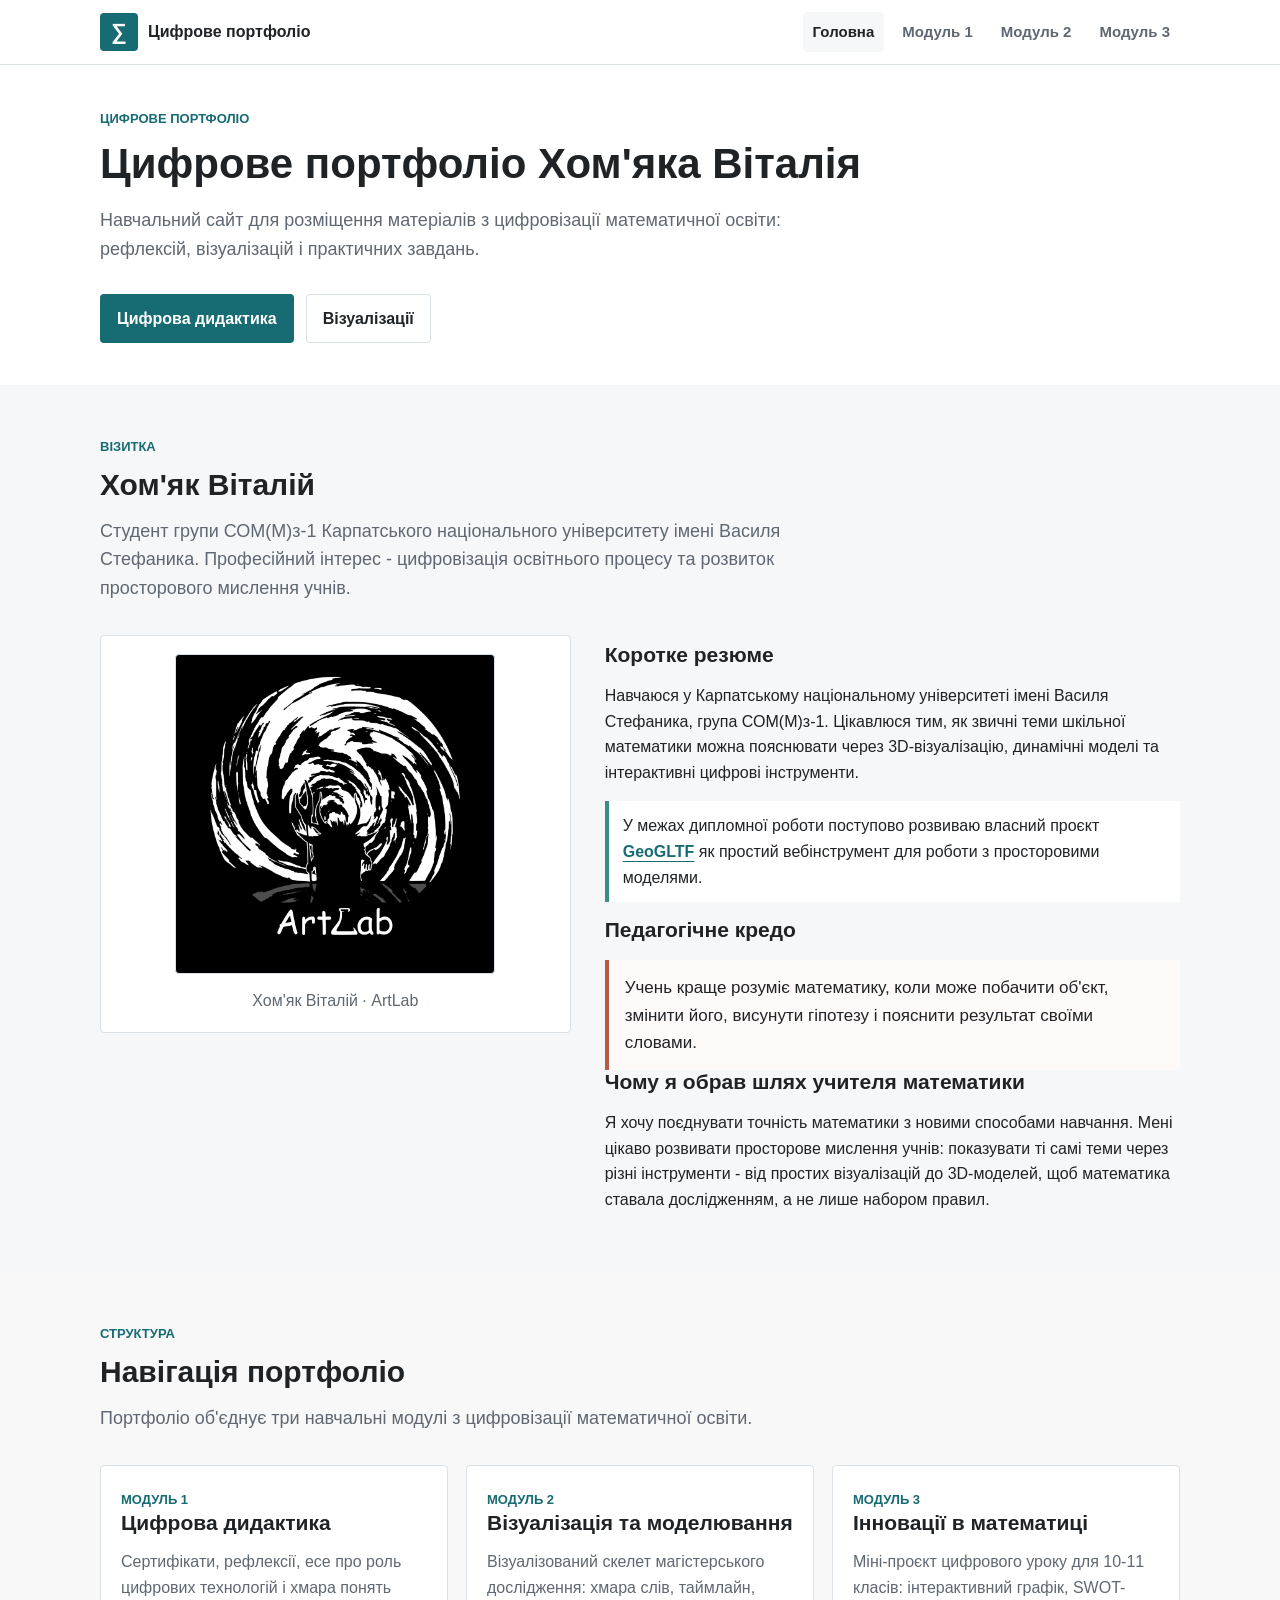
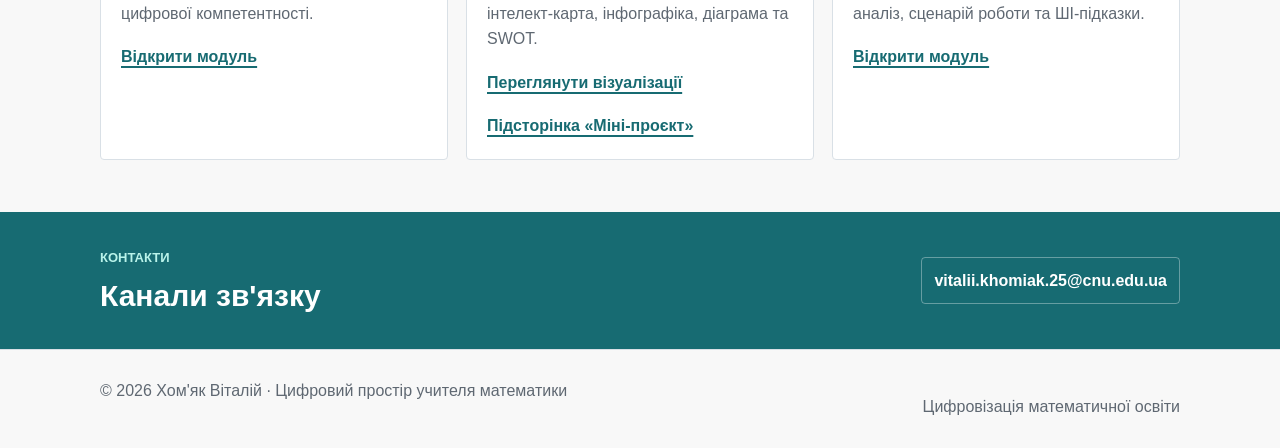
==== index.html @ 25e475b5 "Initial portfolio site" ====
<!doctype html>
<html lang="uk">
  <head>
    <meta charset="utf-8">
    <meta name="viewport" content="width=device-width, initial-scale=1">
    <title>Цифрове портфоліо — Хом'як Віталій</title>
    <meta
      name="description"
      content="Цифрове портфоліо майбутнього вчителя математики: цифрова дидактика, візуалізація дослідження, інновації та ШІ в освіті."
    >
    <link rel="stylesheet" href="styles.css">
  </head>
  <body>
    <header class="site-header">
      <a class="brand" href="index.html" aria-label="На головну">
        <span class="brand-mark">∑</span>
        <span>Цифрове портфоліо</span>
      </a>
      <button class="nav-toggle" type="button" aria-expanded="false" aria-controls="site-nav">
        <span></span>
        <span></span>
        <span></span>
        <span class="sr-only">Меню</span>
      </button>
      <nav class="site-nav" id="site-nav" aria-label="Головна навігація">
        <a class="active" href="index.html">Головна</a>
        <a href="module1.html">Модуль 1</a>
        <a href="module2.html">Модуль 2</a>
        <a href="module3.html">Модуль 3</a>
      </nav>
    </header>

    <main>
      <section class="hero">
        <div class="hero-copy">
          <p class="eyebrow">Цифрове портфоліо</p>
          <h1>Цифрове портфоліо Хом'яка Віталія</h1>
          <p class="lead">
            Навчальний сайт для розміщення матеріалів з цифровізації математичної
            освіти: рефлексій, візуалізацій і практичних завдань.
          </p>
          <div class="hero-actions" aria-label="Основні розділи">
            <a class="button primary" href="module1.html">Цифрова дидактика</a>
            <a class="button secondary" href="module2.html">Візуалізації</a>
          </div>
        </div>
      </section>

      <section class="band">
        <div class="section-head">
          <p class="eyebrow">Візитка</p>
          <h2>Хом'як Віталій</h2>
          <p>
            Студент групи СОМ(М)з-1 Карпатського національного університету
            імені Василя Стефаника. Професійний інтерес - цифровізація
            освітнього процесу та розвиток просторового мислення учнів.
          </p>
        </div>
        <div class="profile-layout">
          <figure class="portrait-card">
            <img
              class="portrait-photo"
              src="assets/profile/profile-photo.png"
              alt="Фото Хом'яка Віталія"
            >
            <figcaption>Хом'як Віталій · ArtLab</figcaption>
          </figure>
          <div class="profile-text">
            <h3>Коротке резюме</h3>
            <p>
              Навчаюся у Карпатському національному університеті імені Василя
              Стефаника, група СОМ(М)з-1. Цікавлюся тим, як звичні теми шкільної
              математики можна пояснювати через 3D-візуалізацію, динамічні моделі
              та інтерактивні цифрові інструменти.
            </p>
            <p class="project-note">
              У межах дипломної роботи поступово розвиваю власний проєкт
              <a href="https://github.com/Vitalik-Khomiak/GeoGLTF" target="_blank" rel="noreferrer">GeoGLTF</a>
              як простий вебінструмент для роботи з просторовими моделями.
            </p>
            <h3>Педагогічне кредо</h3>
            <blockquote>
              Учень краще розуміє математику, коли може побачити об'єкт,
              змінити його, висунути гіпотезу і пояснити результат своїми словами.
            </blockquote>
            <h3>Чому я обрав шлях учителя математики</h3>
            <p>
              Я хочу поєднувати точність математики з новими способами навчання.
              Мені цікаво розвивати просторове мислення учнів: показувати ті самі
              теми через різні інструменти - від простих візуалізацій до
              3D-моделей, щоб математика ставала дослідженням, а не лише набором
              правил.
            </p>
          </div>
        </div>
      </section>

      <section class="section">
        <div class="section-head">
          <p class="eyebrow">Структура</p>
          <h2>Навігація портфоліо</h2>
          <p>Портфоліо об'єднує три навчальні модулі з цифровізації математичної освіти.</p>
        </div>
        <div class="card-grid three">
          <article class="card">
            <span class="card-kicker">Модуль 1</span>
            <h3>Цифрова дидактика</h3>
            <p>
              Сертифікати, рефлексії, есе про роль цифрових технологій і хмара
              понять цифрової компетентності.
            </p>
            <a class="text-link" href="module1.html">Відкрити модуль</a>
          </article>
          <article class="card">
            <span class="card-kicker">Модуль 2</span>
            <h3>Візуалізація та моделювання</h3>
            <p>
              Візуалізований скелет магістерського дослідження: хмара слів,
              таймлайн, інтелект-карта, інфографіка, діаграма та SWOT.
            </p>
            <a class="text-link" href="module2.html">Переглянути візуалізації</a>
            <a class="text-link" href="mini-project.html">Підсторінка «Міні-проєкт»</a>
          </article>
          <article class="card">
            <span class="card-kicker">Модуль 3</span>
            <h3>Інновації в математиці</h3>
            <p>
              Міні-проєкт цифрового уроку для 10-11 класів: інтерактивний
              графік, SWOT-аналіз, сценарій роботи та ШІ-підказки.
            </p>
            <a class="text-link" href="module3.html">Відкрити модуль</a>
          </article>
        </div>
      </section>

      <section class="contact-band">
        <div>
          <p class="eyebrow">Контакти</p>
          <h2>Канали зв'язку</h2>
        </div>
        <div class="contact-list">
          <a href="mailto:vitalii.khomiak.25@cnu.edu.ua">vitalii.khomiak.25@cnu.edu.ua</a>
        </div>
      </section>
    </main>

    <footer class="site-footer">
      <p>© 2026 Хом'як Віталій · Цифровий простір учителя математики</p>
      <p>Цифровізація математичної освіти</p>
    </footer>

    <script src="script.js"></script>
  </body>
</html>
---- styles.css ----
:root {
  --ink: #202326;
  --muted: #5f6872;
  --line: #d9e0e6;
  --paper: #ffffff;
  --soft: #f6f7f8;
  --teal: #176b72;
  --teal-2: #3b8c83;
  --coral: #b85b45;
  --gold: #f2c14e;
  --violet: #6e6b9f;
  --shadow: none;
  --max: 1080px;
}

* {
  box-sizing: border-box;
}

html {
  scroll-behavior: smooth;
}

body {
  margin: 0;
  color: var(--ink);
  background: #f8f8f8;
  font-family: "Segoe UI", Arial, sans-serif;
  line-height: 1.6;
}

a {
  color: inherit;
}

img,
svg,
canvas {
  max-width: 100%;
}

.sr-only {
  position: absolute;
  width: 1px;
  height: 1px;
  padding: 0;
  margin: -1px;
  overflow: hidden;
  clip: rect(0, 0, 0, 0);
  white-space: nowrap;
  border: 0;
}

.site-header {
  position: static;
  top: 0;
  z-index: 30;
  display: flex;
  align-items: center;
  justify-content: space-between;
  gap: 24px;
  min-height: 64px;
  padding: 12px max(24px, calc((100vw - var(--max)) / 2));
  background: #ffffff;
  border-bottom: 1px solid var(--line);
}

.brand {
  display: inline-flex;
  align-items: center;
  gap: 10px;
  min-width: 220px;
  color: var(--ink);
  text-decoration: none;
  font-weight: 700;
}

.brand-mark {
  display: grid;
  place-items: center;
  width: 38px;
  height: 38px;
  flex: 0 0 38px;
  color: #fff;
  background: var(--teal);
  border-radius: 4px;
  font-size: 22px;
}

.site-nav {
  display: flex;
  align-items: center;
  justify-content: flex-end;
  gap: 8px;
}

.site-nav a {
  min-height: 40px;
  padding: 8px 10px;
  border-radius: 4px;
  color: var(--muted);
  text-decoration: none;
  font-weight: 650;
  font-size: 15px;
}

.site-nav a:hover,
.site-nav a:focus-visible,
.site-nav a.active {
  color: var(--ink);
  background: var(--soft);
  outline: none;
}

.nav-toggle {
  display: none;
  width: 44px;
  height: 44px;
  padding: 9px;
  border: 1px solid var(--line);
  border-radius: 4px;
  background: var(--paper);
}

.nav-toggle span:not(.sr-only) {
  display: block;
  height: 2px;
  margin: 5px 0;
  background: var(--ink);
}

.hero,
.page-hero,
.section,
.band,
.contact-band,
.reflection-band,
.next-band,
.comparison-band {
  padding-left: max(24px, calc((100vw - var(--max)) / 2));
  padding-right: max(24px, calc((100vw - var(--max)) / 2));
}

.hero {
  display: grid;
  grid-template-columns: minmax(0, 1fr);
  align-items: center;
  gap: 24px;
  min-height: auto;
  padding-top: 44px;
  padding-bottom: 42px;
  background: #ffffff;
}

.page-hero {
  padding-top: 42px;
  padding-bottom: 38px;
  border-bottom: 1px solid var(--line);
  background: var(--soft);
}

.page-hero > div {
  max-width: 840px;
}

.eyebrow,
.card-kicker {
  margin: 0 0 10px;
  color: var(--teal);
  font-size: 13px;
  font-weight: 800;
  text-transform: uppercase;
}

h1,
h2,
h3 {
  margin: 0;
  line-height: 1.15;
  letter-spacing: 0;
}

h1 {
  max-width: 860px;
  font-size: 42px;
}

h2 {
  font-size: 30px;
}

h3 {
  font-size: 21px;
}

p {
  margin: 0;
}

p + p,
h3 + p,
p + h3 {
  margin-top: 16px;
}

.lead {
  max-width: 720px;
  margin-top: 18px;
  color: var(--muted);
  font-size: 18px;
}

.hero-actions {
  display: flex;
  flex-wrap: wrap;
  gap: 12px;
  margin-top: 30px;
}

.button {
  display: inline-flex;
  align-items: center;
  justify-content: center;
  min-height: 44px;
  padding: 11px 16px;
  border: 1px solid transparent;
  border-radius: 4px;
  text-decoration: none;
  font-weight: 750;
}

.button.primary {
  color: #fff;
  background: var(--teal);
}

.button.secondary {
  color: var(--ink);
  background: var(--paper);
  border-color: var(--line);
}

.section {
  padding-top: 52px;
  padding-bottom: 52px;
}

.band {
  padding-top: 52px;
  padding-bottom: 52px;
  background: var(--soft);
}

.section-head {
  max-width: 760px;
  margin-bottom: 32px;
}

.section-head p:not(.eyebrow) {
  margin-top: 14px;
  color: var(--muted);
  font-size: 18px;
}

.profile-layout,
.research-intro,
.interactive-layout,
.split {
  display: grid;
  grid-template-columns: minmax(0, 0.9fr) minmax(0, 1.1fr);
  gap: 34px;
  align-items: start;
}

.portrait-card {
  margin: 0;
  padding: 18px;
  border: 1px solid var(--line);
  border-radius: 4px;
  background: var(--paper);
  box-shadow: var(--shadow);
}

.portrait-initials {
  display: grid;
  place-items: center;
  aspect-ratio: 1;
  width: min(100%, 320px);
  margin: 0 auto;
  color: #fff;
  background: var(--teal);
  border-radius: 4px;
  font-size: 64px;
  font-weight: 800;
}

.portrait-photo {
  display: block;
  aspect-ratio: 1;
  width: min(100%, 320px);
  margin: 0 auto;
  border: 1px solid var(--line);
  border-radius: 4px;
  background: #000;
  object-fit: cover;
}

.portrait-card figcaption {
  margin-top: 14px;
  color: var(--muted);
  text-align: center;
}

.profile-text {
  padding: 8px 0;
}

.project-note {
  padding: 12px 14px;
  border-left: 4px solid var(--teal-2);
  background: #fff;
}

.project-note a,
.inline-link {
  color: var(--teal);
  font-weight: 800;
  text-underline-offset: 4px;
}

.text-link.inline-link {
  display: inline;
  margin-top: 0;
}

blockquote {
  margin: 18px 0 0;
  padding: 14px 16px;
  border-left: 4px solid var(--coral);
  background: #fffafa;
  border-radius: 0 4px 4px 0;
  font-size: 17px;
}

.card-grid {
  display: grid;
  gap: 18px;
}

.card-grid.three {
  grid-template-columns: repeat(3, minmax(0, 1fr));
}

.card {
  min-height: 230px;
  padding: 20px;
  border: 1px solid var(--line);
  border-radius: 4px;
  background: var(--paper);
  box-shadow: var(--shadow);
}

.card p {
  margin-top: 14px;
  color: var(--muted);
}

.text-link {
  display: inline-flex;
  margin-top: 18px;
  color: var(--teal);
  font-weight: 800;
  text-decoration-thickness: 2px;
  text-underline-offset: 4px;
}

.fill-needed {
  color: #b00020 !important;
  background: #fff0f0;
  border: 1px solid #ffb3b3;
  border-radius: 4px;
  padding: 2px 8px;
  box-decoration-break: clone;
  -webkit-box-decoration-break: clone;
}

.fill-panel {
  border-color: #ff9f9f !important;
  border-radius: 4px;
  background: #fff5f5 !important;
  box-shadow: inset 0 0 0 1px rgba(176, 0, 32, 0.12), var(--shadow);
}

.fill-panel::before {
  content: "Потрібно заповнити / замінити";
  display: inline-flex;
  margin-bottom: 14px;
  padding: 4px 9px;
  border-radius: 4px;
  color: #b00020;
  background: #ffe1e1;
  font-size: 12px;
  font-weight: 850;
  text-transform: uppercase;
}

.fill-panel p,
.fill-panel li,
.fill-panel span,
.fill-panel figcaption {
  color: #7c1d1d;
}

.fill-panel .text-link {
  color: #b00020;
}

.research-intro > .fill-panel,
.interactive-layout > .fill-panel,
.section-head.fill-panel,
.long-read.fill-panel {
  padding: 24px;
}

.visual-item.fill-panel::before,
.comparison-band.fill-panel::before {
  grid-column: 1 / -1;
}

.reflection-band.fill-panel {
  display: grid;
  grid-template-columns: minmax(0, 0.45fr) minmax(0, 1fr);
}

.reflection-band.fill-panel::before {
  grid-column: 1 / -1;
}

.fill-legend {
  display: inline-flex;
  align-items: center;
  gap: 8px;
  margin-top: 18px;
  padding: 10px 12px;
  border: 1px solid #ffb3b3;
  border-radius: 4px;
  color: #7c1d1d;
  background: #fff0f0;
  font-weight: 750;
}

.fill-dot {
  width: 12px;
  height: 12px;
  border-radius: 50%;
  background: #b00020;
  flex: 0 0 12px;
}

.contact-band,
.reflection-band,
.next-band,
.comparison-band {
  display: flex;
  align-items: center;
  justify-content: space-between;
  gap: 28px;
  padding-top: 36px;
  padding-bottom: 36px;
  color: #fff;
  background: var(--teal);
}

.contact-band .eyebrow,
.reflection-band .eyebrow,
.next-band .eyebrow,
.comparison-band .eyebrow {
  color: #b9f3ea;
}

.contact-list {
  display: flex;
  flex-wrap: wrap;
  gap: 12px;
  justify-content: flex-end;
}

.contact-list a,
.site-footer a {
  color: inherit;
}

.contact-list a {
  padding: 10px 12px;
  border: 1px solid rgba(255, 255, 255, 0.34);
  border-radius: 4px;
  text-decoration: none;
  font-weight: 700;
}

.site-footer {
  display: flex;
  justify-content: space-between;
  gap: 18px;
  padding: 28px max(24px, calc((100vw - var(--max)) / 2));
  color: var(--muted);
  border-top: 1px solid var(--line);
}

.check-grid {
  display: grid;
  grid-template-columns: repeat(3, minmax(0, 1fr));
  gap: 14px;
}

.check-item {
  min-height: 70px;
  padding: 18px 18px 18px 48px;
  border: 1px solid var(--line);
  border-radius: 4px;
  background: #fff;
  position: relative;
  font-weight: 750;
}

.check-item::before {
  content: "";
  position: absolute;
  left: 18px;
  top: 22px;
  width: 17px;
  height: 17px;
  border-radius: 50%;
  background: var(--teal-2);
  box-shadow: inset 0 0 0 4px #fff;
  outline: 2px solid var(--teal-2);
}

.certificate-card {
  min-height: 330px;
}

.status-pill {
  display: inline-flex;
  margin-bottom: 16px;
  padding: 5px 9px;
  border-radius: 4px;
  color: #653b00;
  background: #fff1ca;
  font-size: 13px;
  font-weight: 800;
}

.status-pill.complete {
  color: #0b5a39;
  background: #dff7e9;
}

.course-proof {
  display: grid;
  gap: 8px;
  margin-top: 16px;
  padding: 14px;
  border: 1px solid #b8e7c9;
  border-radius: 4px;
  background: #f1fbf5;
  color: #244434;
  font-size: 14px;
}

.certificate-missing {
  margin-top: 14px;
}

.certificate-note {
  margin-top: 14px;
  padding: 10px 12px;
  border-left: 4px solid var(--teal-2);
  background: #fff;
  color: var(--muted);
}

.course-screenshot-block {
  margin: 24px 0 0;
  padding: 14px;
  border: 1px solid var(--line);
  border-radius: 4px;
  background: #fff;
}

.course-screenshot-block img {
  display: block;
  width: 100%;
  height: auto;
  border: 1px solid var(--line);
}

.course-screenshot-block figcaption {
  margin-top: 10px;
  color: var(--muted);
  font-size: 14px;
}

.certificate-image-block {
  max-width: 900px;
}

.certificate-image-block img {
  background: #bf806e;
}

.reflection {
  padding-top: 12px;
  border-top: 1px solid var(--line);
}

.essay-layout {
  display: grid;
  grid-template-columns: minmax(0, 1.15fr) minmax(300px, 0.85fr);
  gap: 34px;
  align-items: center;
}

.long-read {
  font-size: 17px;
}

.long-read p {
  color: var(--muted);
}

.word-cloud,
.visual-art {
  position: relative;
  min-height: 330px;
  padding: 18px;
  border: 1px solid var(--line);
  border-radius: 4px;
  background: #fff;
  overflow: hidden;
  box-shadow: var(--shadow);
}

.word-cloud {
  display: flex;
  align-content: center;
  align-items: center;
  justify-content: center;
  flex-wrap: wrap;
  gap: 12px 18px;
  padding-bottom: 58px;
}

.word-cloud span {
  font-weight: 800;
}

.word-cloud .w1 {
  color: var(--teal);
  font-size: 34px;
}

.word-cloud .w2 {
  color: var(--coral);
  font-size: 25px;
}

.word-cloud .w3 {
  color: var(--violet);
  font-size: 29px;
}

.word-cloud .w4 {
  color: var(--teal-2);
  font-size: 21px;
}

.word-cloud .w5 {
  color: var(--gold);
  font-size: 25px;
}

.word-cloud .w6 {
  color: var(--coral);
  font-size: 28px;
}

.word-cloud .w7 {
  color: var(--teal);
  font-size: 20px;
}

.word-cloud .w8 {
  color: var(--ink);
  font-size: 20px;
}

.word-cloud .w9 {
  color: var(--coral);
  font-size: 18px;
}

.word-cloud .w10 {
  color: var(--muted);
  font-size: 18px;
}

.word-cloud small {
  position: absolute;
  left: 24px;
  right: 24px;
  bottom: 14px;
  color: var(--muted);
}

.reflection-band {
  align-items: flex-start;
}

.reflection-band p:not(.eyebrow) {
  max-width: 760px;
}

.reflection-copy {
  max-width: 760px;
}

.research-facts {
  display: grid;
  gap: 8px;
  padding: 20px;
  border: 1px solid var(--line);
  border-radius: 4px;
  background: var(--soft);
}

.research-facts span {
  color: var(--teal);
  font-weight: 800;
}

.research-facts strong {
  margin-bottom: 10px;
  font-size: 20px;
}

.visual-list {
  display: grid;
  gap: 22px;
}

.visual-item {
  display: grid;
  grid-template-columns: minmax(0, 0.72fr) minmax(340px, 1fr);
  gap: 24px;
  align-items: stretch;
  padding: 20px;
  border: 1px solid var(--line);
  border-radius: 4px;
  background: #fff;
  box-shadow: var(--shadow);
}

.visual-copy p {
  margin-top: 14px;
  color: var(--muted);
}

.visual-art {
  min-height: 280px;
  padding-bottom: 48px;
  box-shadow: none;
}

.image-figure {
  min-height: 0;
  padding: 14px 14px 48px;
}

.image-figure img {
  display: block;
  width: 100%;
  height: auto;
  border-radius: 4px;
  border: 1px solid var(--line);
  background: #fff;
}

.wide-figure {
  overflow-x: auto;
}

.wide-figure img {
  min-width: 720px;
}

.tall-figure {
  max-height: 620px;
  overflow: auto;
}

.doc-button {
  margin-top: 22px;
}

.visual-art figcaption {
  position: absolute;
  left: 18px;
  right: 18px;
  bottom: 14px;
  color: var(--muted);
  font-size: 14px;
}

.cloud-figure {
  display: flex;
  align-content: center;
  align-items: center;
  justify-content: center;
  flex-wrap: wrap;
  gap: 12px 18px;
}

.cloud-figure span {
  color: var(--teal);
  font-weight: 850;
  font-size: 20px;
}

.cloud-figure .big {
  color: var(--coral);
  font-size: 40px;
}

.timeline-figure ol {
  display: grid;
  gap: 14px;
  margin: 0;
  padding: 0;
  list-style: none;
}

.timeline-figure li {
  display: grid;
  grid-template-columns: 82px 1fr;
  gap: 14px;
  align-items: center;
  position: relative;
}

.timeline-figure time {
  color: var(--teal);
  font-weight: 850;
}

.timeline-figure span {
  padding: 10px 12px;
  border-left: 5px solid var(--coral);
  background: var(--soft);
  border-radius: 0 4px 4px 0;
}

.mindmap-figure {
  min-height: 340px;
}

.mind-center,
.mind-node {
  position: absolute;
  display: grid;
  place-items: center;
  min-width: 88px;
  min-height: 44px;
  padding: 8px 12px;
  border-radius: 4px;
  text-align: center;
  font-weight: 800;
}

.mind-center {
  left: 50%;
  top: 48%;
  transform: translate(-50%, -50%);
  color: #fff;
  background: var(--teal);
}

.mind-node {
  color: var(--ink);
  background: var(--soft);
  border: 1px solid var(--line);
}

.mind-node::after {
  content: "";
  position: absolute;
  width: 72px;
  height: 2px;
  background: var(--line);
  transform-origin: center;
}

.mind-node.n1 {
  left: 34px;
  top: 48px;
}

.mind-node.n2 {
  right: 52px;
  top: 46px;
}

.mind-node.n3 {
  left: 42px;
  bottom: 80px;
}

.mind-node.n4 {
  right: 36px;
  bottom: 86px;
}

.mind-node.n5 {
  left: 46%;
  top: 32px;
}

.mind-node.n6 {
  left: 44%;
  bottom: 66px;
}

.mind-node.n1::after,
.mind-node.n3::after {
  right: -74px;
}

.mind-node.n2::after,
.mind-node.n4::after {
  left: -74px;
}

.mind-node.n5::after,
.mind-node.n6::after {
  display: none;
}

.infographic-figure {
  display: grid;
  grid-template-columns: repeat(4, minmax(0, 1fr));
  gap: 12px;
  align-items: center;
}

.infographic-figure div {
  display: grid;
  place-items: center;
  min-height: 150px;
  padding: 16px;
  border: 1px solid var(--line);
  border-radius: 4px;
  background: var(--soft);
  text-align: center;
}

.infographic-figure strong {
  display: grid;
  place-items: center;
  width: 42px;
  height: 42px;
  color: #fff;
  background: var(--coral);
  border-radius: 50%;
  font-size: 22px;
}

.infographic-figure span {
  margin-top: 12px;
  font-weight: 800;
}

.ai-figure svg,
.graph-figure svg {
  width: 100%;
  height: 220px;
}

.graph-lines {
  fill: none;
  stroke: var(--line);
  stroke-width: 4;
}

.graph-node circle {
  fill: var(--teal);
}

.graph-node:nth-of-type(3) circle {
  fill: var(--coral);
}

.graph-node:nth-of-type(4) circle {
  fill: var(--gold);
}

.graph-node:nth-of-type(5) circle {
  fill: var(--teal-2);
}

.graph-node text {
  fill: #fff;
  font-size: 17px;
  font-weight: 800;
  text-anchor: middle;
}

.metaplan,
.table-card,
.rubric,
.warning-note,
.success-note {
  padding: 20px;
  border: 1px solid var(--line);
  border-radius: 4px;
  background: #fff;
  box-shadow: var(--shadow);
}

.meta-grid {
  display: grid;
  grid-template-columns: repeat(2, minmax(0, 1fr));
  gap: 12px;
  margin-top: 18px;
}

.meta-grid div {
  min-height: 130px;
  padding: 16px;
  border-radius: 4px;
  background: var(--soft);
}

.meta-grid strong,
.meta-grid span {
  display: block;
}

.meta-grid span {
  margin-top: 8px;
  color: var(--muted);
}

.responsive-table {
  overflow-x: auto;
  margin-top: 18px;
}

table {
  width: 100%;
  border-collapse: collapse;
  min-width: 520px;
}

th,
td {
  padding: 14px;
  border-bottom: 1px solid var(--line);
  text-align: left;
  vertical-align: top;
}

th {
  color: var(--teal);
  font-size: 14px;
  text-transform: uppercase;
}

.next-band .button {
  flex: 0 0 auto;
  background: #fff;
  color: var(--teal);
}

.interactive-layout {
  align-items: center;
}

.model-stats {
  display: flex;
  flex-wrap: wrap;
  gap: 10px;
  margin: 22px 0 16px;
}

.formula-list {
  display: grid;
  gap: 10px;
  margin: 20px 0;
}

.formula-list code {
  display: block;
  padding: 12px 14px;
  border: 1px solid var(--line);
  border-radius: 4px;
  background: #fff;
  color: var(--ink);
  font: 800 17px/1.35 "Segoe UI", Arial, sans-serif;
}

.model-stats span {
  padding: 8px 10px;
  border: 1px solid var(--line);
  border-radius: 4px;
  background: #fff;
  font-weight: 700;
}

.range-label {
  display: block;
  margin-bottom: 8px;
  font-weight: 800;
}

input[type="range"] {
  width: 100%;
  accent-color: var(--teal);
}

.canvas-panel {
  min-height: 360px;
  padding: 16px;
  border: 1px solid var(--line);
  border-radius: 4px;
  background: #fff;
  box-shadow: var(--shadow);
}

#derivative-canvas {
  display: block;
  width: 100%;
  height: 360px;
}

.swot-grid {
  display: grid;
  grid-template-columns: repeat(4, minmax(0, 1fr));
  gap: 14px;
}

.swot-grid article {
  min-height: 220px;
  padding: 20px;
  border: 1px solid var(--line);
  border-top: 6px solid var(--teal);
  border-radius: 4px;
  background: #fff;
  box-shadow: var(--shadow);
}

.swot-grid article:nth-child(2) {
  border-top-color: var(--coral);
}

.swot-grid article:nth-child(3) {
  border-top-color: var(--gold);
}

.swot-grid article:nth-child(4) {
  border-top-color: var(--violet);
}

.swot-grid p,
.rubric li,
.warning-note p,
.success-note p {
  color: var(--muted);
}

.plain-list {
  display: grid;
  gap: 12px;
  margin: 18px 0 0;
  padding: 0;
  list-style: none;
}

.plain-list li {
  padding-left: 18px;
  border-left: 4px solid var(--teal-2);
}

.top-gap {
  margin-top: 22px;
}

.warning-note {
  background: #fff7f4;
}

.success-note {
  background: #f2fbf9;
}

.comparison-band {
  display: grid;
  grid-template-columns: 0.7fr 1fr;
}

.comparison-grid {
  display: grid;
  grid-template-columns: repeat(2, minmax(0, 1fr));
  gap: 14px;
}

.comparison-grid div {
  padding: 18px;
  border: 1px solid rgba(255, 255, 255, 0.34);
  border-radius: 4px;
}

.comparison-grid p {
  margin-top: 10px;
}

.prompt-list {
  display: grid;
  gap: 16px;
}

.prompt-list article {
  padding: 22px;
  border-left: 6px solid var(--coral);
  border-radius: 0 4px 4px 0;
  background: #fff;
}

.prompt-list p {
  margin-top: 10px;
  color: var(--muted);
}

@media (max-width: 980px) {
  .nav-toggle {
    display: inline-block;
  }

  .site-nav {
    position: absolute;
    left: 16px;
    right: 16px;
    top: 78px;
    display: none;
    flex-direction: column;
    align-items: stretch;
    padding: 12px;
    border: 1px solid var(--line);
    border-radius: 4px;
    background: #fff;
    box-shadow: var(--shadow);
  }

  .site-nav.open {
    display: flex;
  }

  .hero,
  .profile-layout,
  .research-intro,
  .interactive-layout,
  .split,
  .essay-layout,
  .comparison-band {
    grid-template-columns: 1fr;
  }

  .hero {
    min-height: auto;
    padding-top: 42px;
  }

  .card-grid.three,
  .check-grid,
  .swot-grid {
    grid-template-columns: repeat(2, minmax(0, 1fr));
  }

  .visual-item {
    grid-template-columns: 1fr;
  }
}

@media (max-width: 680px) {
  .site-header {
    min-height: 66px;
    padding: 12px 16px;
  }

  .brand {
    min-width: 0;
    max-width: 250px;
    font-size: 14px;
  }

  .brand-mark {
    width: 34px;
    height: 34px;
    flex-basis: 34px;
  }

  h1 {
    font-size: 38px;
  }

  h2 {
    font-size: 28px;
  }

  .lead {
    font-size: 18px;
  }

  .hero,
  .page-hero,
  .section,
  .band,
  .contact-band,
  .reflection-band,
  .next-band,
  .comparison-band {
    padding-left: 18px;
    padding-right: 18px;
  }

  .card-grid.three,
  .check-grid,
  .swot-grid,
  .meta-grid,
  .comparison-grid,
  .infographic-figure {
    grid-template-columns: 1fr;
  }

  .contact-band,
  .reflection-band,
  .next-band {
    align-items: flex-start;
    flex-direction: column;
  }

  .contact-list {
    justify-content: flex-start;
  }

  .site-footer {
    flex-direction: column;
    padding-left: 18px;
    padding-right: 18px;
  }

  .visual-item,
  .card,
  .metaplan,
  .table-card,
  .rubric,
  .warning-note,
  .success-note {
    padding: 18px;
  }

  .word-cloud {
    min-height: 390px;
  }

  .word-cloud span {
    max-width: calc(100% - 48px);
  }

  .word-cloud .w1 {
    font-size: 26px;
  }

  .timeline-figure li {
    grid-template-columns: 1fr;
    gap: 6px;
  }

  .mind-node.n1,
  .mind-node.n3 {
    left: 12px;
  }

  .mind-node.n2,
  .mind-node.n4 {
    right: 12px;
  }

  .mind-node::after {
    display: none;
  }
}
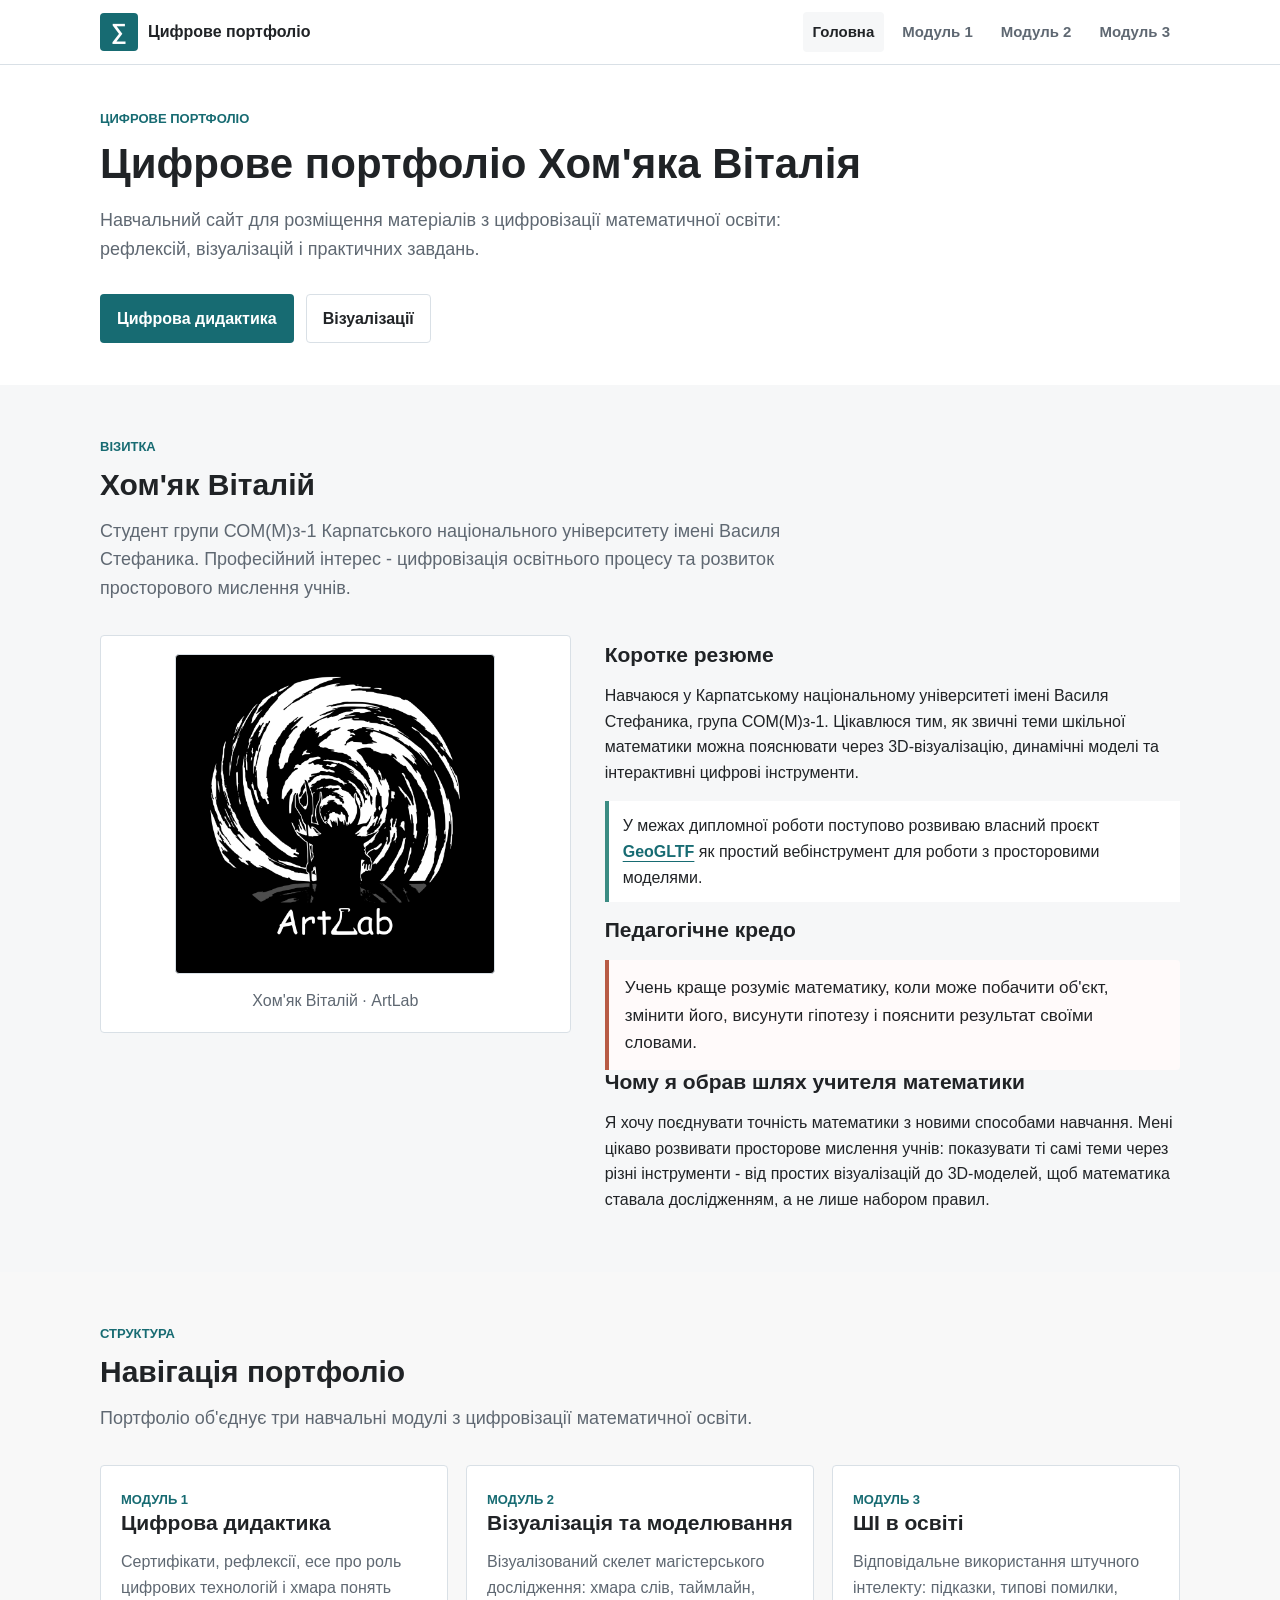
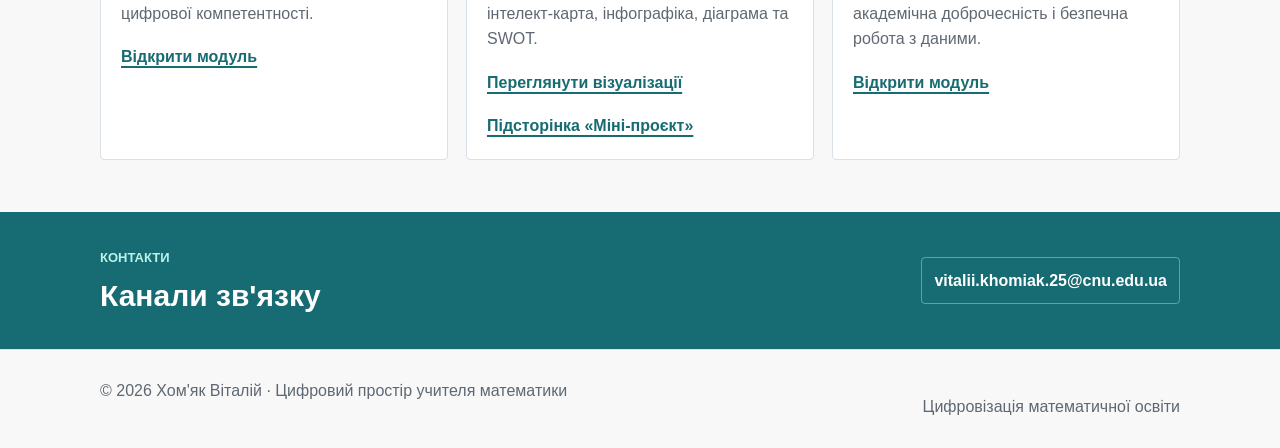
==== commit e12eadf0: "Restore module 3 AI education page" ====
--- a/index.html
+++ b/index.html
@@ -123,10 +123,10 @@
           </article>
           <article class="card">
             <span class="card-kicker">Модуль 3</span>
-            <h3>Інновації в математиці</h3>
+            <h3>ШІ в освіті</h3>
             <p>
-              Міні-проєкт цифрового уроку для 10-11 класів: інтерактивний
-              графік, SWOT-аналіз, сценарій роботи та ШІ-підказки.
+              Відповідальне використання штучного інтелекту: підказки, типові
+              помилки, академічна доброчесність і безпечна робота з даними.
             </p>
             <a class="text-link" href="module3.html">Відкрити модуль</a>
           </article>
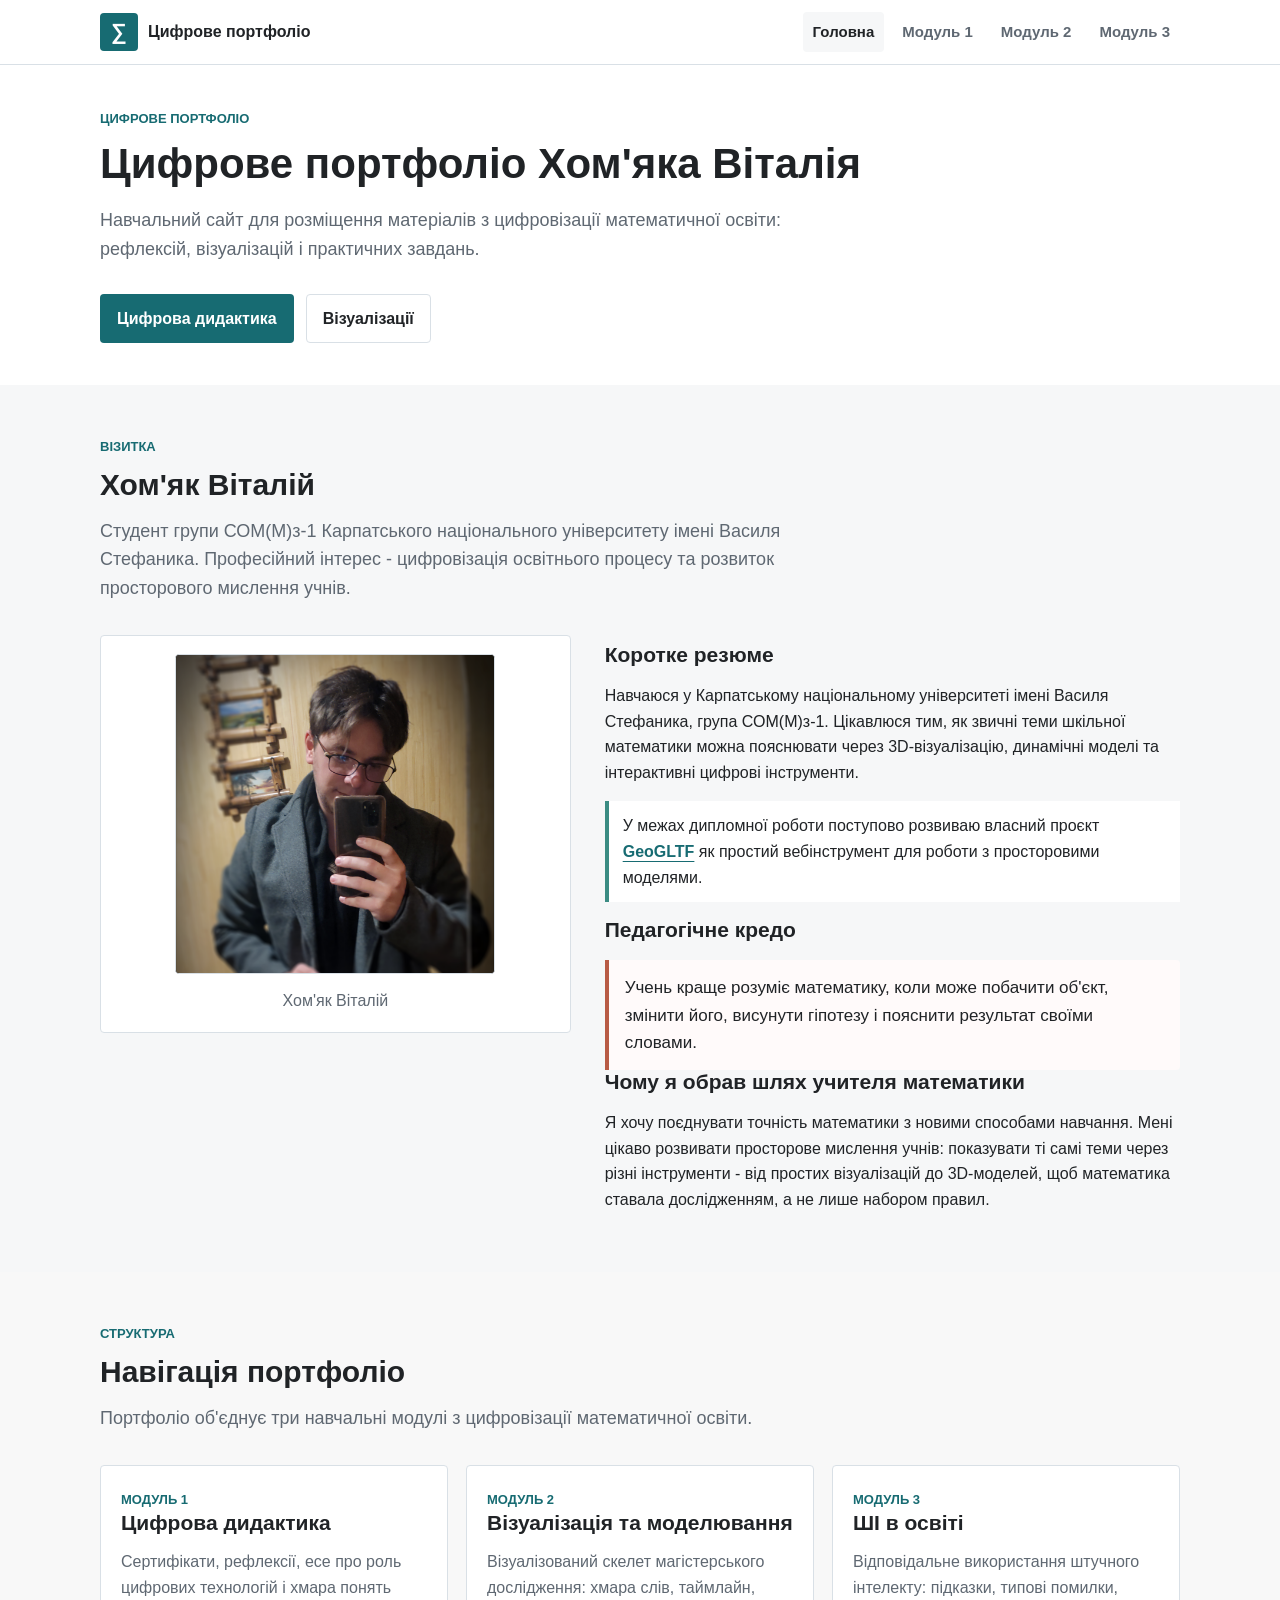
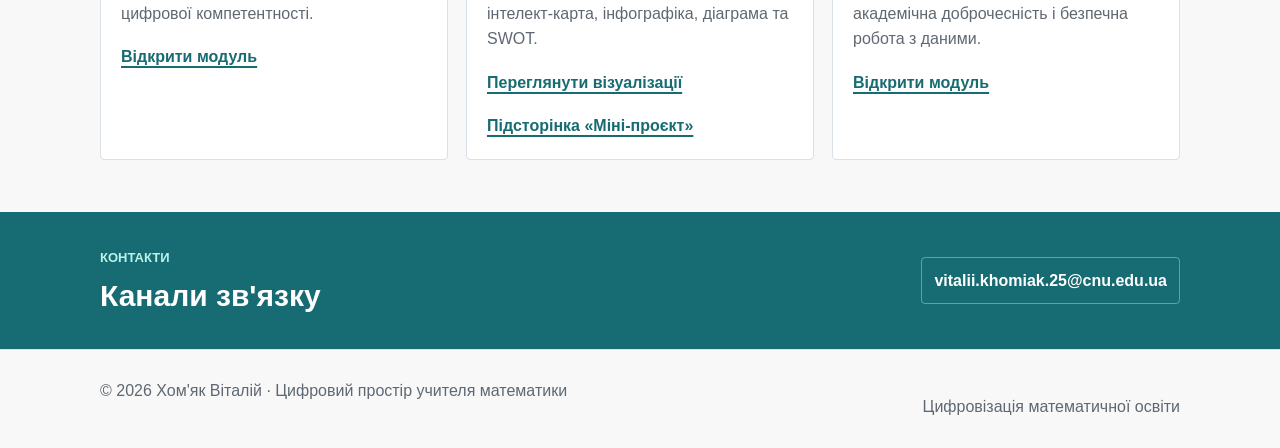
==== commit ee593ba2: "Replace homepage logo with profile photo" ====
--- a/index.html
+++ b/index.html
@@ -63,7 +63,7 @@
               src="assets/profile/profile-photo.png"
               alt="Фото Хом'яка Віталія"
             >
-            <figcaption>Хом'як Віталій · ArtLab</figcaption>
+            <figcaption>Хом'як Віталій</figcaption>
           </figure>
           <div class="profile-text">
             <h3>Коротке резюме</h3>
--- a/styles.css
+++ b/styles.css
@@ -601,12 +601,31 @@
   font-size: 14px;
 }
 
+.learning-screenshot-grid {
+  display: grid;
+  grid-template-columns: repeat(auto-fit, minmax(280px, 1fr));
+  gap: 16px;
+  margin-top: 24px;
+}
+
+.learning-screenshot-grid .course-screenshot-block {
+  margin: 0;
+}
+
 .certificate-image-block {
   max-width: 900px;
 }
 
 .certificate-image-block img {
   background: #bf806e;
+}
+
+.certificate-pdf {
+  display: block;
+  width: 100%;
+  height: min(72vw, 760px);
+  border: 1px solid var(--line);
+  background: #fff;
 }
 
 .reflection {
